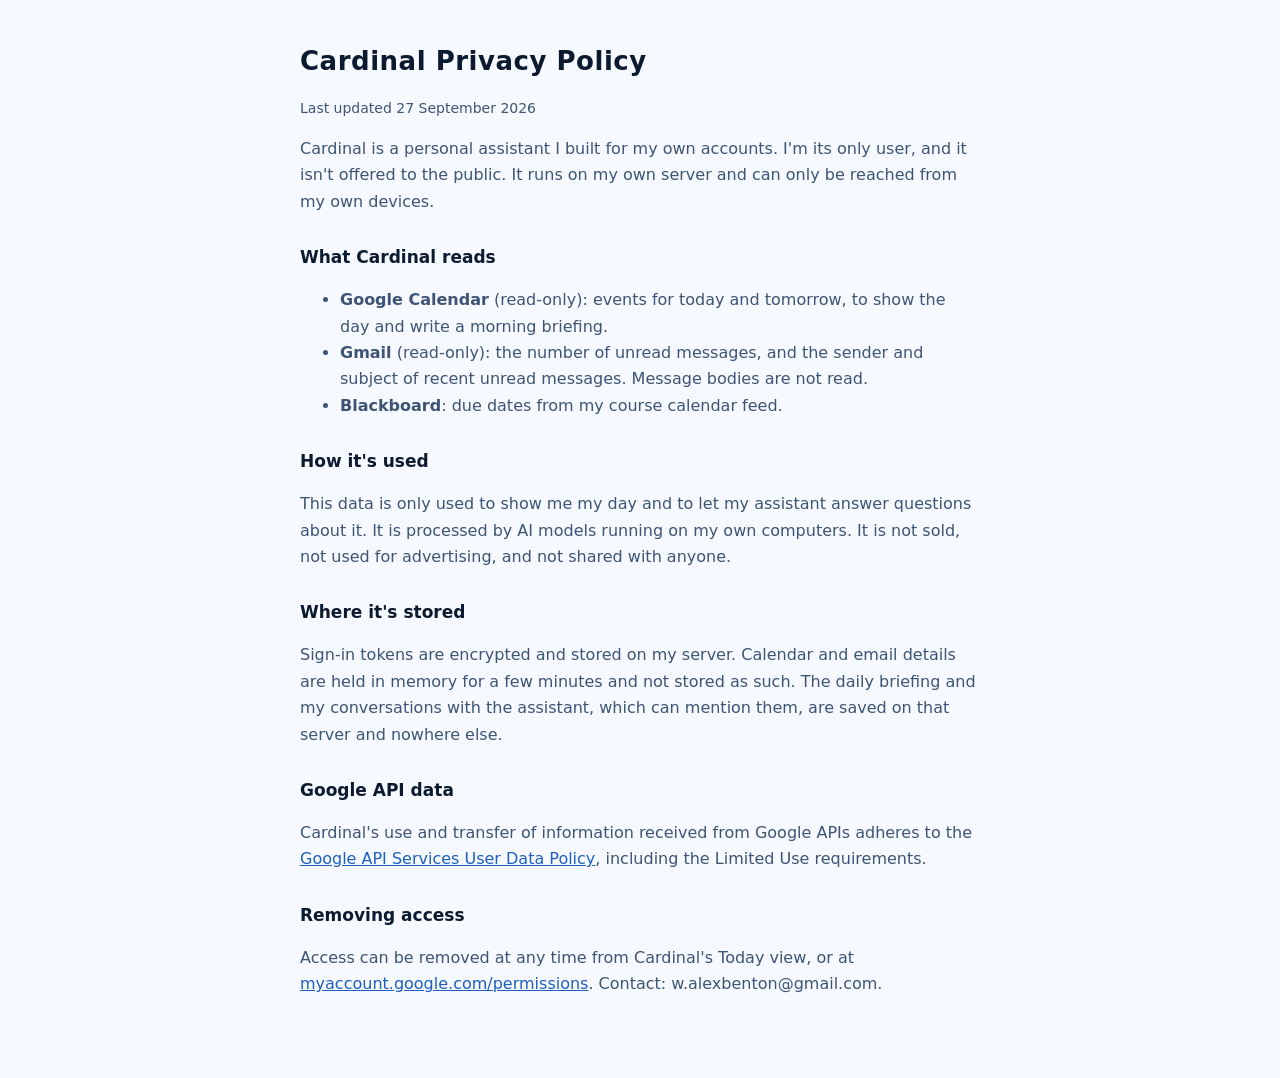
==== apps/web/privacy.html @ 3143153e "Add a privacy policy page, one-command hub setup, and a Reconnect button Google requires a homepage " ====
<!doctype html>
<html lang="en">
<head>
  <meta charset="utf-8">
  <meta name="viewport" content="width=device-width, initial-scale=1">
  <title>Cardinal Privacy Policy</title>
  <link rel="icon" href="/icons/icon.svg" type="image/svg+xml">
  <style>
    :root { --bg: #050a14; --text: #dbe8ff; --dim: #a2b8d6; --acc: #6ab0ff; }
    @media (prefers-color-scheme: light) { :root:not([data-theme="dark"]) { --bg: #f6f9ff; --text: #0c1a30; --dim: #3d5474; --acc: #1f5fbf; } }
    body { margin: 0; background: var(--bg); color: var(--text); font: 16px/1.65 system-ui, -apple-system, "Segoe UI", sans-serif; }
    main { max-width: 680px; margin: 0 auto; padding: 40px 16px 64px; }
    h1 { font-size: 26px; margin: 0 0 4px; letter-spacing: .02em; }
    h2 { font-size: 17px; margin: 28px 0 6px; }
    p, li { color: var(--dim); }
    a { color: var(--acc); }
    .updated { font-size: 14px; }
  </style>
</head>
<body>
<main>
  <h1>Cardinal Privacy Policy</h1>
  <p class="updated">Last updated 27 September 2026</p>

  <p>Cardinal is a personal assistant I built for my own accounts. I'm its only user, and it isn't offered to the public. It runs on my own server and can only be reached from my own devices.</p>

  <h2>What Cardinal reads</h2>
  <ul>
    <li><b>Google Calendar</b> (read-only): events for today and tomorrow, to show the day and write a morning briefing.</li>
    <li><b>Gmail</b> (read-only): the number of unread messages, and the sender and subject of recent unread messages. Message bodies are not read.</li>
    <li><b>Blackboard</b>: due dates from my course calendar feed.</li>
  </ul>

  <h2>How it's used</h2>
  <p>This data is only used to show me my day and to let my assistant answer questions about it. It is processed by AI models running on my own computers. It is not sold, not used for advertising, and not shared with anyone.</p>

  <h2>Where it's stored</h2>
  <p>Sign-in tokens are encrypted and stored on my server. Calendar and email details are held in memory for a few minutes and not stored as such. The daily briefing and my conversations with the assistant, which can mention them, are saved on that server and nowhere else.</p>

  <h2>Google API data</h2>
  <p>Cardinal's use and transfer of information received from Google APIs adheres to the <a href="https://developers.google.com/terms/api-services-user-data-policy">Google API Services User Data Policy</a>, including the Limited Use requirements.</p>

  <h2>Removing access</h2>
  <p>Access can be removed at any time from Cardinal's Today view, or at <a href="https://myaccount.google.com/permissions">myaccount.google.com/permissions</a>. Contact: w.alexbenton@gmail.com.</p>
</main>
</body>
</html>
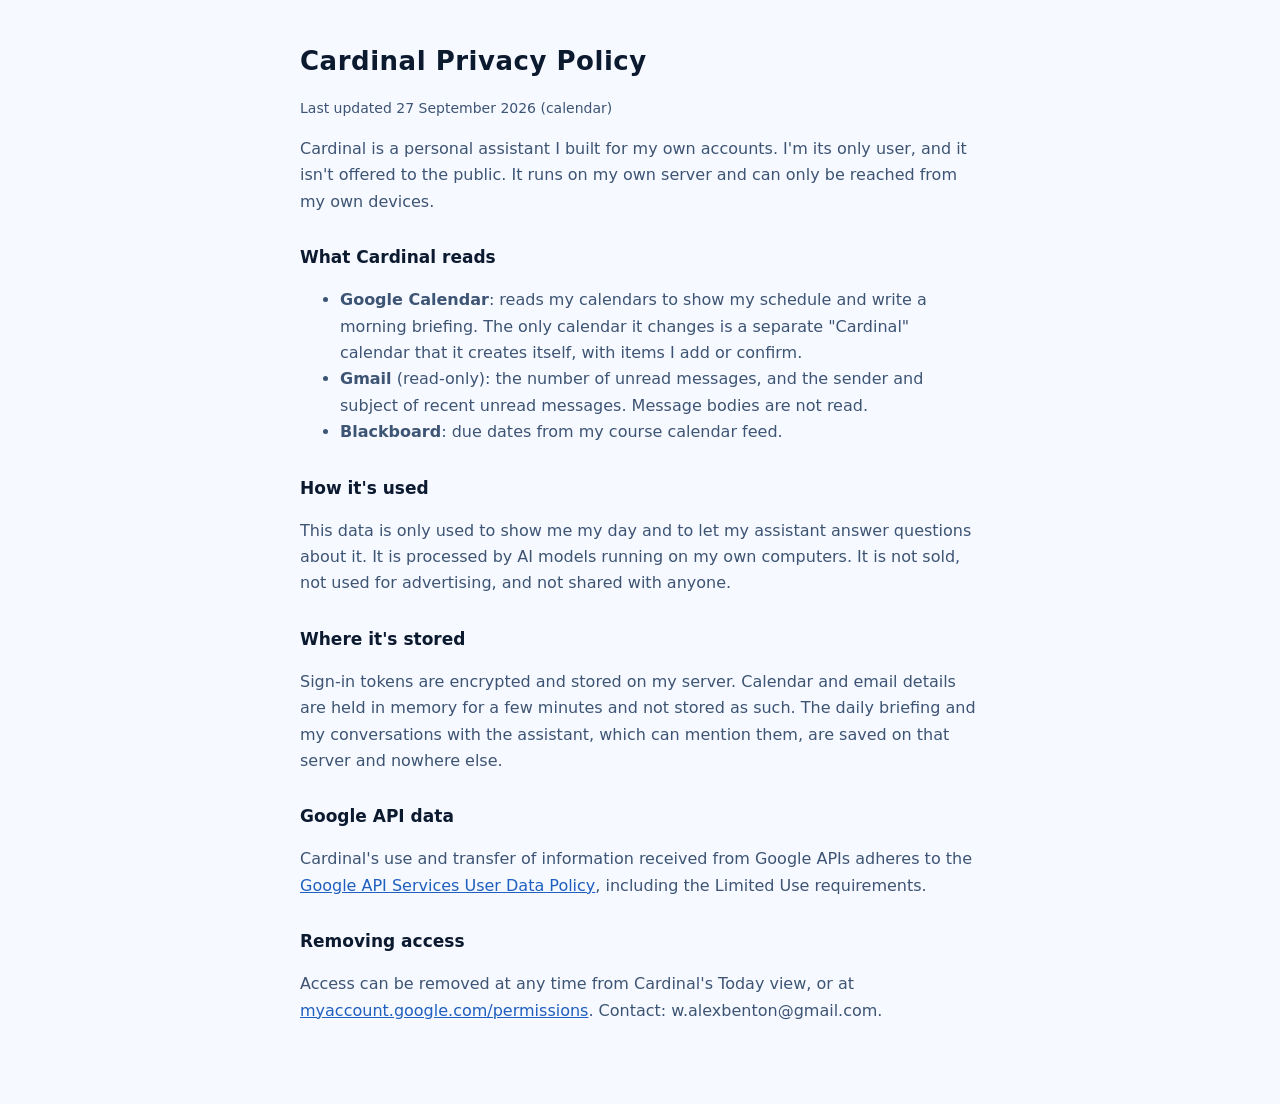
==== commit 03b386d0: "Calendar view, your own items, Apple/iCloud calendars, and syllabus import - Today's schedule is now" ====
--- a/apps/web/privacy.html
+++ b/apps/web/privacy.html
@@ -20,13 +20,13 @@
 <body>
 <main>
   <h1>Cardinal Privacy Policy</h1>
-  <p class="updated">Last updated 27 September 2026</p>
+  <p class="updated">Last updated 27 September 2026 (calendar)</p>
 
   <p>Cardinal is a personal assistant I built for my own accounts. I'm its only user, and it isn't offered to the public. It runs on my own server and can only be reached from my own devices.</p>
 
   <h2>What Cardinal reads</h2>
   <ul>
-    <li><b>Google Calendar</b> (read-only): events for today and tomorrow, to show the day and write a morning briefing.</li>
+    <li><b>Google Calendar</b>: reads my calendars to show my schedule and write a morning briefing. The only calendar it changes is a separate "Cardinal" calendar that it creates itself, with items I add or confirm.</li>
     <li><b>Gmail</b> (read-only): the number of unread messages, and the sender and subject of recent unread messages. Message bodies are not read.</li>
     <li><b>Blackboard</b>: due dates from my course calendar feed.</li>
   </ul>
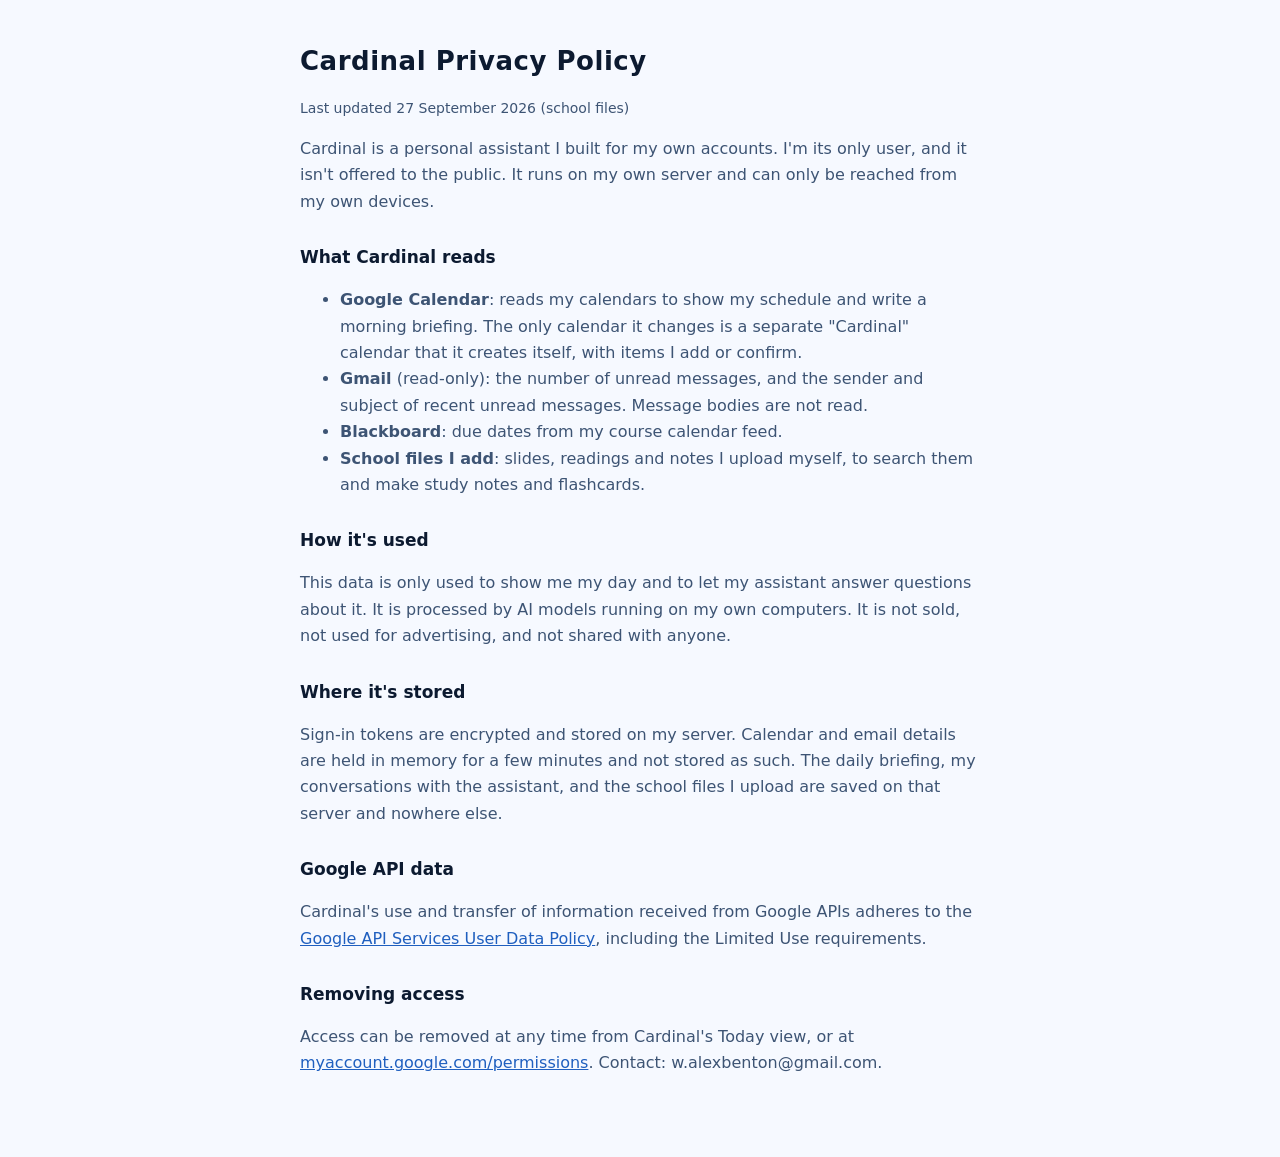
==== commit be605a57: "Phase 5: Second Brain — library, cited answers, flashcards, exam mode - Library: PDF, slides (.pptx)" ====
--- a/apps/web/privacy.html
+++ b/apps/web/privacy.html
@@ -20,7 +20,7 @@
 <body>
 <main>
   <h1>Cardinal Privacy Policy</h1>
-  <p class="updated">Last updated 27 September 2026 (calendar)</p>
+  <p class="updated">Last updated 27 September 2026 (school files)</p>
 
   <p>Cardinal is a personal assistant I built for my own accounts. I'm its only user, and it isn't offered to the public. It runs on my own server and can only be reached from my own devices.</p>
 
@@ -29,13 +29,14 @@
     <li><b>Google Calendar</b>: reads my calendars to show my schedule and write a morning briefing. The only calendar it changes is a separate "Cardinal" calendar that it creates itself, with items I add or confirm.</li>
     <li><b>Gmail</b> (read-only): the number of unread messages, and the sender and subject of recent unread messages. Message bodies are not read.</li>
     <li><b>Blackboard</b>: due dates from my course calendar feed.</li>
+    <li><b>School files I add</b>: slides, readings and notes I upload myself, to search them and make study notes and flashcards.</li>
   </ul>
 
   <h2>How it's used</h2>
   <p>This data is only used to show me my day and to let my assistant answer questions about it. It is processed by AI models running on my own computers. It is not sold, not used for advertising, and not shared with anyone.</p>
 
   <h2>Where it's stored</h2>
-  <p>Sign-in tokens are encrypted and stored on my server. Calendar and email details are held in memory for a few minutes and not stored as such. The daily briefing and my conversations with the assistant, which can mention them, are saved on that server and nowhere else.</p>
+  <p>Sign-in tokens are encrypted and stored on my server. Calendar and email details are held in memory for a few minutes and not stored as such. The daily briefing, my conversations with the assistant, and the school files I upload are saved on that server and nowhere else.</p>
 
   <h2>Google API data</h2>
   <p>Cardinal's use and transfer of information received from Google APIs adheres to the <a href="https://developers.google.com/terms/api-services-user-data-policy">Google API Services User Data Policy</a>, including the Limited Use requirements.</p>
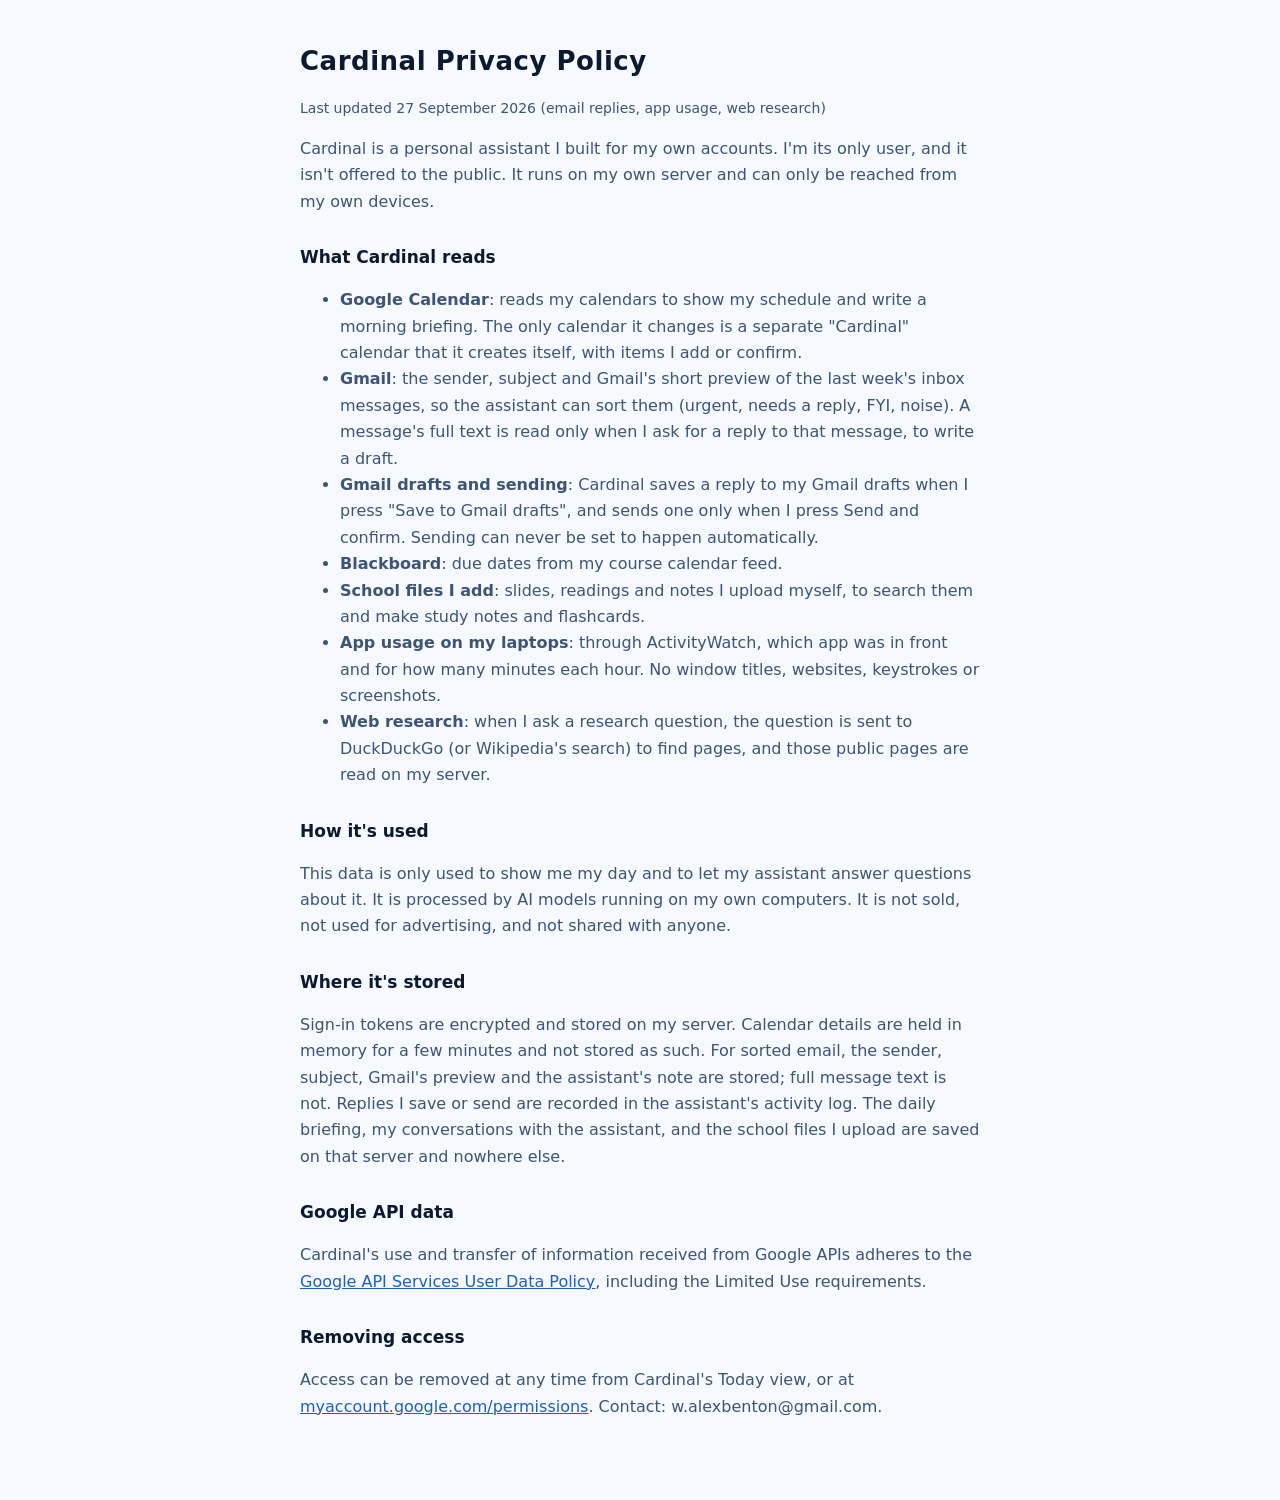
==== commit bc889ddc: "Phase 6: Full Workforce — Relay inbox, Radix research, app usage, status lights Relay sorts both inb" ====
--- a/apps/web/privacy.html
+++ b/apps/web/privacy.html
@@ -20,23 +20,26 @@
 <body>
 <main>
   <h1>Cardinal Privacy Policy</h1>
-  <p class="updated">Last updated 27 September 2026 (school files)</p>
+  <p class="updated">Last updated 27 September 2026 (email replies, app usage, web research)</p>
 
   <p>Cardinal is a personal assistant I built for my own accounts. I'm its only user, and it isn't offered to the public. It runs on my own server and can only be reached from my own devices.</p>
 
   <h2>What Cardinal reads</h2>
   <ul>
     <li><b>Google Calendar</b>: reads my calendars to show my schedule and write a morning briefing. The only calendar it changes is a separate "Cardinal" calendar that it creates itself, with items I add or confirm.</li>
-    <li><b>Gmail</b> (read-only): the number of unread messages, and the sender and subject of recent unread messages. Message bodies are not read.</li>
+    <li><b>Gmail</b>: the sender, subject and Gmail's short preview of the last week's inbox messages, so the assistant can sort them (urgent, needs a reply, FYI, noise). A message's full text is read only when I ask for a reply to that message, to write a draft.</li>
+    <li><b>Gmail drafts and sending</b>: Cardinal saves a reply to my Gmail drafts when I press "Save to Gmail drafts", and sends one only when I press Send and confirm. Sending can never be set to happen automatically.</li>
     <li><b>Blackboard</b>: due dates from my course calendar feed.</li>
     <li><b>School files I add</b>: slides, readings and notes I upload myself, to search them and make study notes and flashcards.</li>
+    <li><b>App usage on my laptops</b>: through ActivityWatch, which app was in front and for how many minutes each hour. No window titles, websites, keystrokes or screenshots.</li>
+    <li><b>Web research</b>: when I ask a research question, the question is sent to DuckDuckGo (or Wikipedia's search) to find pages, and those public pages are read on my server.</li>
   </ul>
 
   <h2>How it's used</h2>
   <p>This data is only used to show me my day and to let my assistant answer questions about it. It is processed by AI models running on my own computers. It is not sold, not used for advertising, and not shared with anyone.</p>
 
   <h2>Where it's stored</h2>
-  <p>Sign-in tokens are encrypted and stored on my server. Calendar and email details are held in memory for a few minutes and not stored as such. The daily briefing, my conversations with the assistant, and the school files I upload are saved on that server and nowhere else.</p>
+  <p>Sign-in tokens are encrypted and stored on my server. Calendar details are held in memory for a few minutes and not stored as such. For sorted email, the sender, subject, Gmail's preview and the assistant's note are stored; full message text is not. Replies I save or send are recorded in the assistant's activity log. The daily briefing, my conversations with the assistant, and the school files I upload are saved on that server and nowhere else.</p>
 
   <h2>Google API data</h2>
   <p>Cardinal's use and transfer of information received from Google APIs adheres to the <a href="https://developers.google.com/terms/api-services-user-data-policy">Google API Services User Data Policy</a>, including the Limited Use requirements.</p>
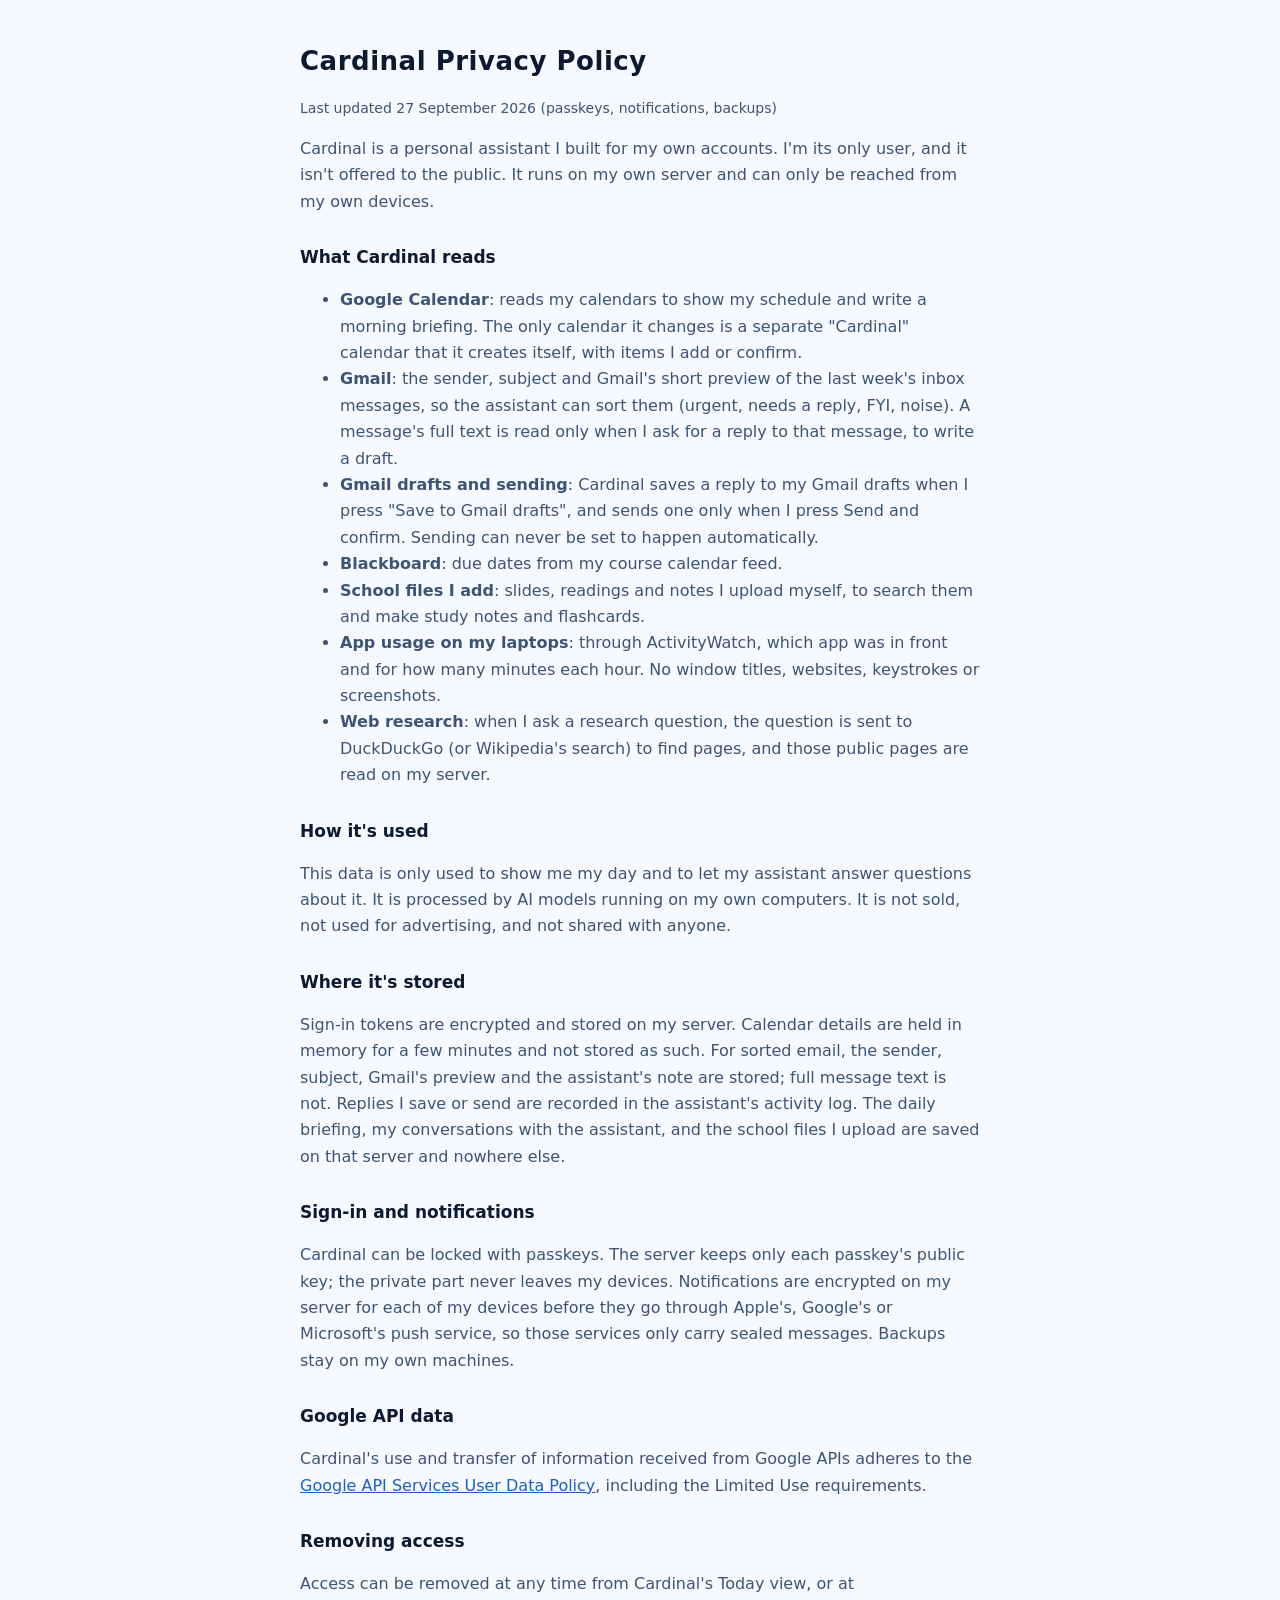
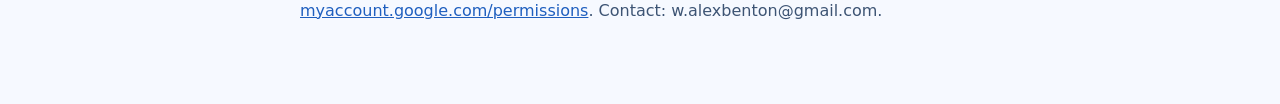
==== commit c8e6c13b: "Phase 7: Hardening — passkey lock, push notifications, restore drills Passkey lock (Face ID / Touch " ====
--- a/apps/web/privacy.html
+++ b/apps/web/privacy.html
@@ -20,7 +20,7 @@
 <body>
 <main>
   <h1>Cardinal Privacy Policy</h1>
-  <p class="updated">Last updated 27 September 2026 (email replies, app usage, web research)</p>
+  <p class="updated">Last updated 27 September 2026 (passkeys, notifications, backups)</p>
 
   <p>Cardinal is a personal assistant I built for my own accounts. I'm its only user, and it isn't offered to the public. It runs on my own server and can only be reached from my own devices.</p>
 
@@ -41,6 +41,9 @@
   <h2>Where it's stored</h2>
   <p>Sign-in tokens are encrypted and stored on my server. Calendar details are held in memory for a few minutes and not stored as such. For sorted email, the sender, subject, Gmail's preview and the assistant's note are stored; full message text is not. Replies I save or send are recorded in the assistant's activity log. The daily briefing, my conversations with the assistant, and the school files I upload are saved on that server and nowhere else.</p>
 
+  <h2>Sign-in and notifications</h2>
+  <p>Cardinal can be locked with passkeys. The server keeps only each passkey's public key; the private part never leaves my devices. Notifications are encrypted on my server for each of my devices before they go through Apple's, Google's or Microsoft's push service, so those services only carry sealed messages. Backups stay on my own machines.</p>
+
   <h2>Google API data</h2>
   <p>Cardinal's use and transfer of information received from Google APIs adheres to the <a href="https://developers.google.com/terms/api-services-user-data-policy">Google API Services User Data Policy</a>, including the Limited Use requirements.</p>
 
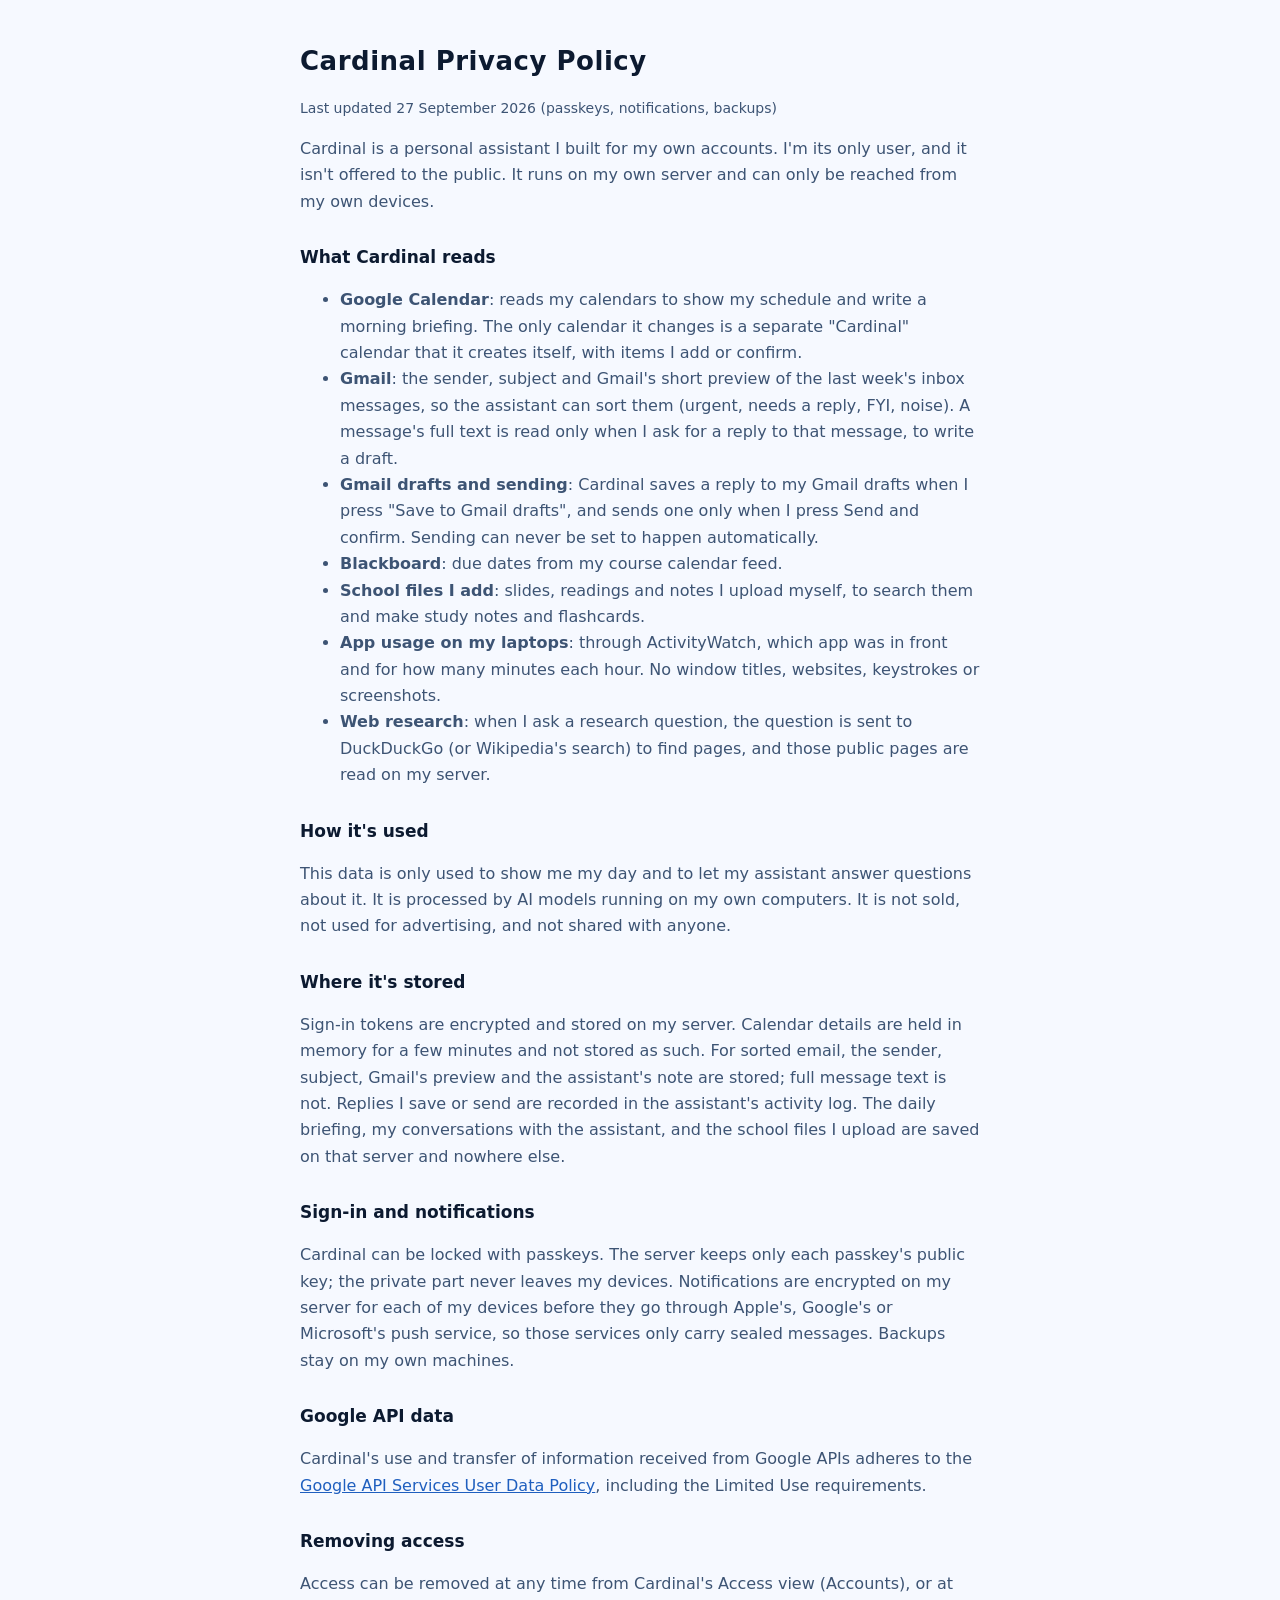
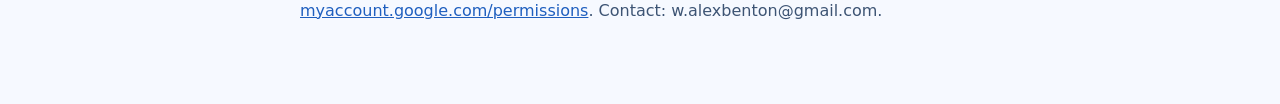
==== commit 10738816: "Faster, calmer Today: parallel fetches, instant cached views, less clutter Speed: Google calendars a" ====
--- a/apps/web/privacy.html
+++ b/apps/web/privacy.html
@@ -48,7 +48,7 @@
   <p>Cardinal's use and transfer of information received from Google APIs adheres to the <a href="https://developers.google.com/terms/api-services-user-data-policy">Google API Services User Data Policy</a>, including the Limited Use requirements.</p>
 
   <h2>Removing access</h2>
-  <p>Access can be removed at any time from Cardinal's Today view, or at <a href="https://myaccount.google.com/permissions">myaccount.google.com/permissions</a>. Contact: w.alexbenton@gmail.com.</p>
+  <p>Access can be removed at any time from Cardinal's Access view (Accounts), or at <a href="https://myaccount.google.com/permissions">myaccount.google.com/permissions</a>. Contact: w.alexbenton@gmail.com.</p>
 </main>
 </body>
 </html>
